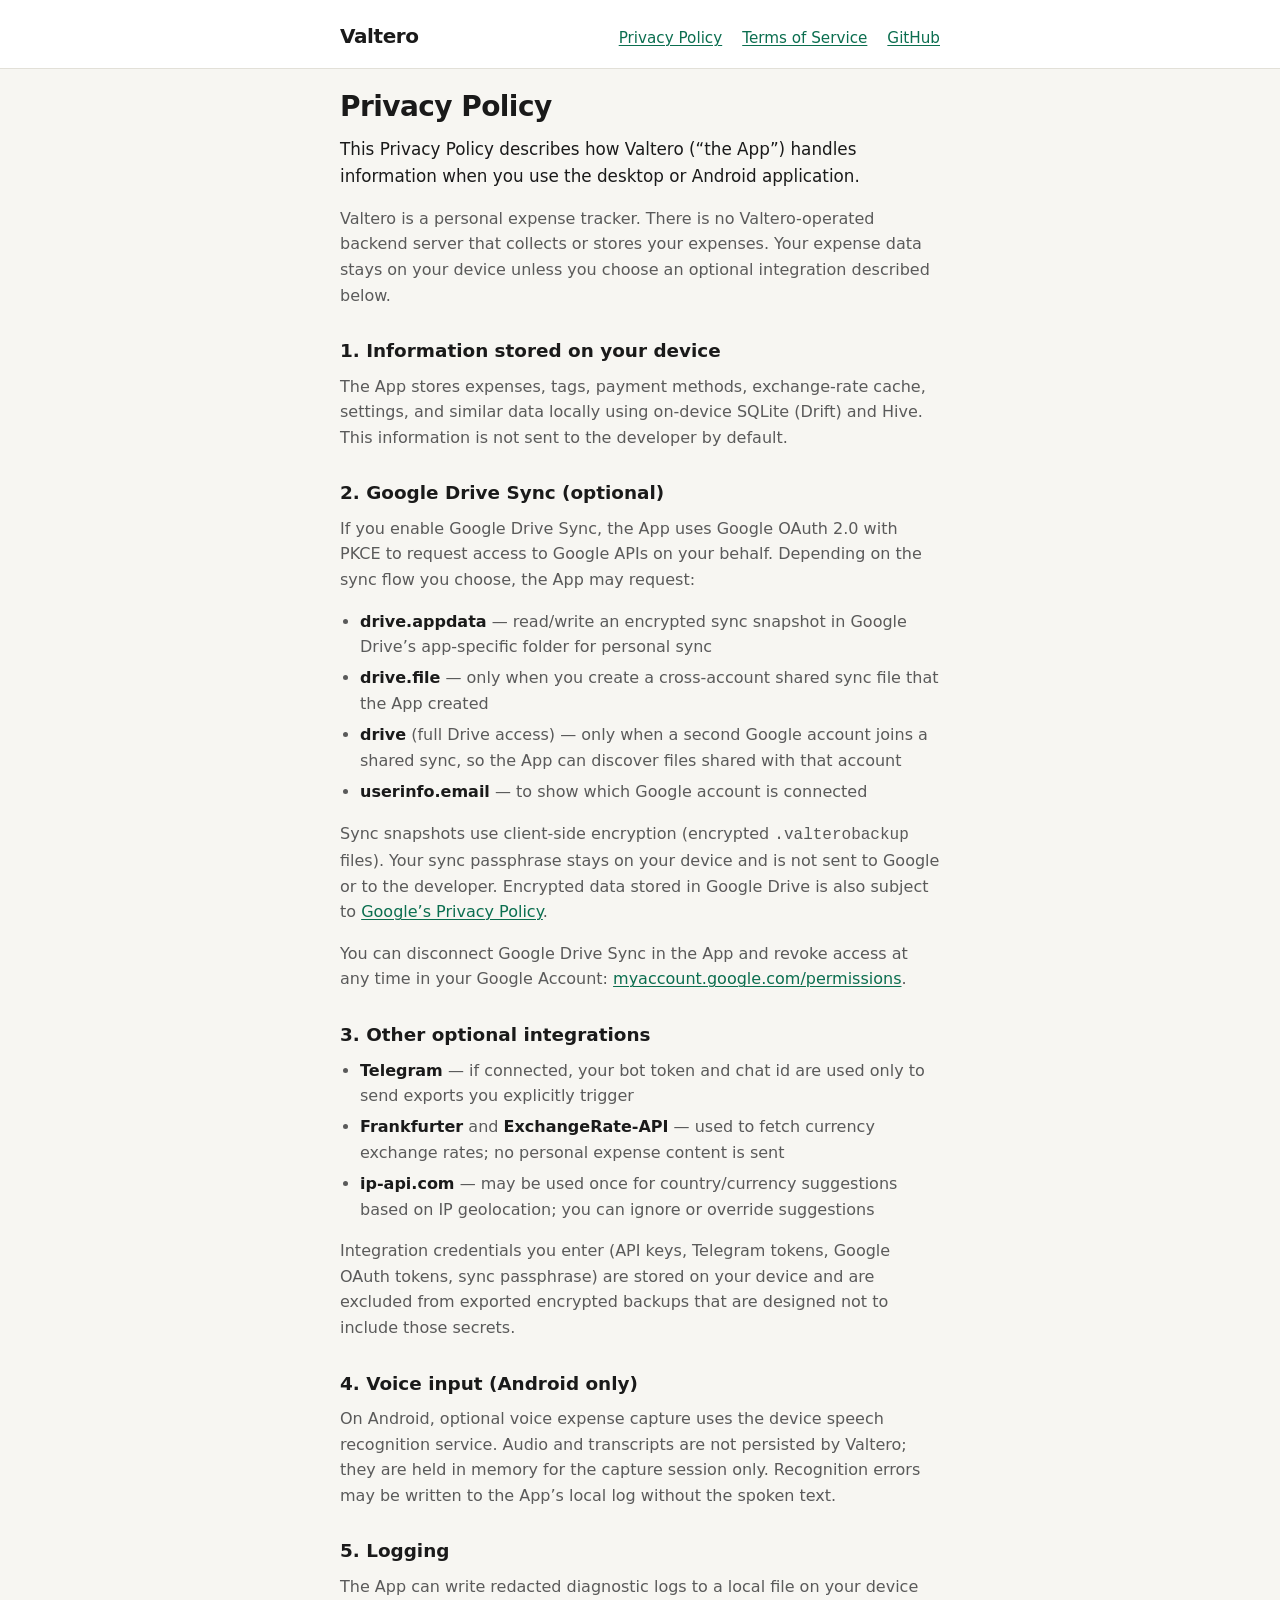
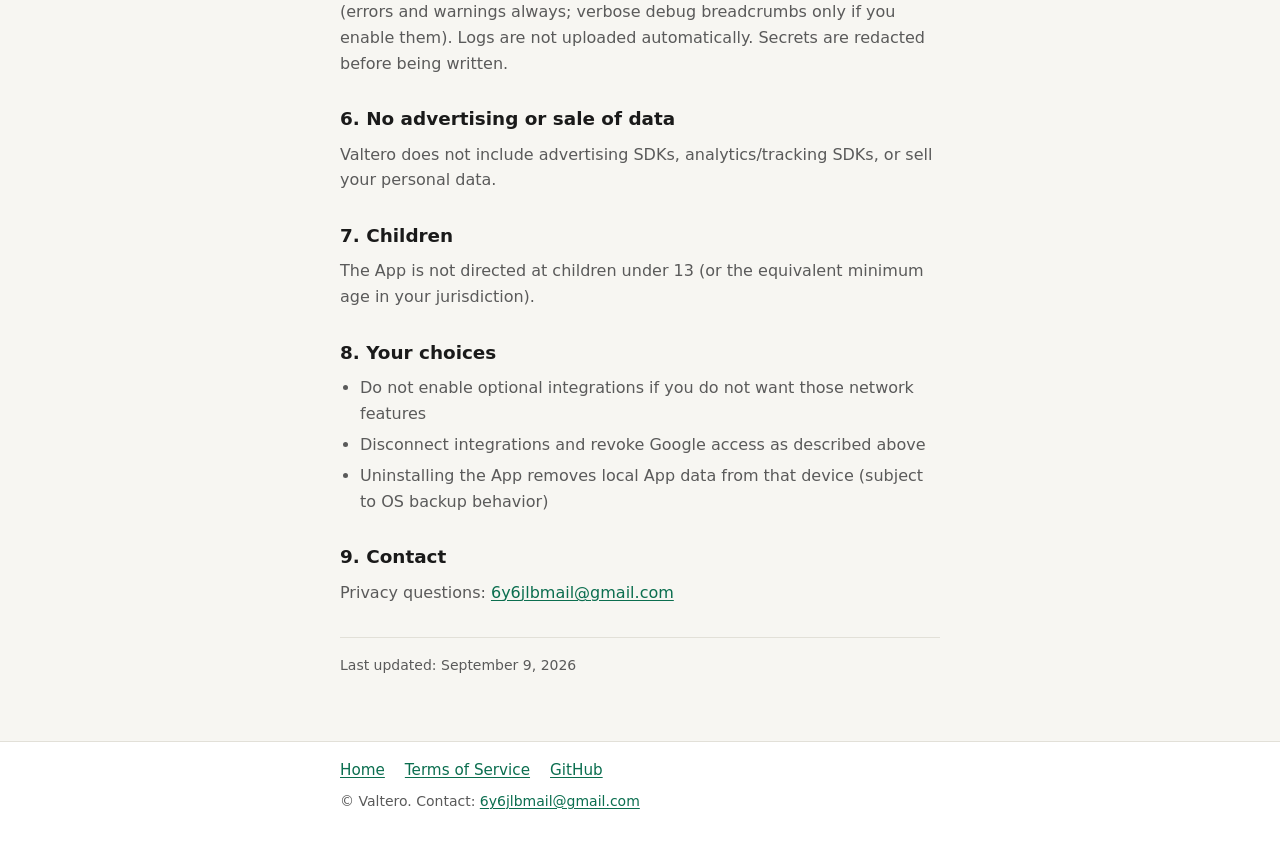
==== site/privacy.html @ d30bc0ca "Add GitHub Pages site for Google OAuth consent branding. Static home, privacy, and terms pages plus " ====
<!DOCTYPE html>
<html lang="en">
<head>
  <meta charset="utf-8">
  <meta name="viewport" content="width=device-width, initial-scale=1">
  <title>Privacy Policy — Valtero</title>
  <meta name="description" content="Privacy Policy for Valtero, a multi-currency personal expense tracker.">
  <link rel="stylesheet" href="style.css">
</head>
<body>
  <header>
    <div class="wrap">
      <a class="brand" href="index.html">Valtero</a>
      <nav>
        <a href="privacy.html">Privacy Policy</a>
        <a href="terms.html">Terms of Service</a>
        <a href="https://github.com/6y6jlb/valtero">GitHub</a>
      </nav>
    </div>
  </header>

  <main class="wrap">
    <h1>Privacy Policy</h1>
    <p class="lead">
      This Privacy Policy describes how Valtero (“the App”) handles information
      when you use the desktop or Android application.
    </p>
    <p>
      Valtero is a personal expense tracker. There is no Valtero-operated
      backend server that collects or stores your expenses. Your expense data
      stays on your device unless you choose an optional integration described
      below.
    </p>

    <h2>1. Information stored on your device</h2>
    <p>
      The App stores expenses, tags, payment methods, exchange-rate cache,
      settings, and similar data locally using on-device SQLite (Drift) and Hive.
      This information is not sent to the developer by default.
    </p>

    <h2>2. Google Drive Sync (optional)</h2>
    <p>
      If you enable Google Drive Sync, the App uses Google OAuth 2.0 with PKCE
      to request access to Google APIs on your behalf. Depending on the sync
      flow you choose, the App may request:
    </p>
    <ul>
      <li><strong>drive.appdata</strong> — read/write an encrypted sync snapshot in Google Drive’s app-specific folder for personal sync</li>
      <li><strong>drive.file</strong> — only when you create a cross-account shared sync file that the App created</li>
      <li><strong>drive</strong> (full Drive access) — only when a second Google account joins a shared sync, so the App can discover files shared with that account</li>
      <li><strong>userinfo.email</strong> — to show which Google account is connected</li>
    </ul>
    <p>
      Sync snapshots use client-side encryption (encrypted <code>.valterobackup</code>
      files). Your sync passphrase stays on your device and is not sent to Google
      or to the developer. Encrypted data stored in Google Drive is also subject
      to
      <a href="https://policies.google.com/privacy">Google’s Privacy Policy</a>.
    </p>
    <p>
      You can disconnect Google Drive Sync in the App and revoke access at any
      time in your Google Account:
      <a href="https://myaccount.google.com/permissions">myaccount.google.com/permissions</a>.
    </p>

    <h2>3. Other optional integrations</h2>
    <ul>
      <li><strong>Telegram</strong> — if connected, your bot token and chat id are used only to send exports you explicitly trigger</li>
      <li><strong>Frankfurter</strong> and <strong>ExchangeRate-API</strong> — used to fetch currency exchange rates; no personal expense content is sent</li>
      <li><strong>ip-api.com</strong> — may be used once for country/currency suggestions based on IP geolocation; you can ignore or override suggestions</li>
    </ul>
    <p>
      Integration credentials you enter (API keys, Telegram tokens, Google OAuth
      tokens, sync passphrase) are stored on your device and are excluded from
      exported encrypted backups that are designed not to include those secrets.
    </p>

    <h2>4. Voice input (Android only)</h2>
    <p>
      On Android, optional voice expense capture uses the device speech
      recognition service. Audio and transcripts are not persisted by Valtero;
      they are held in memory for the capture session only. Recognition errors
      may be written to the App’s local log without the spoken text.
    </p>

    <h2>5. Logging</h2>
    <p>
      The App can write redacted diagnostic logs to a local file on your device
      (errors and warnings always; verbose debug breadcrumbs only if you enable
      them). Logs are not uploaded automatically. Secrets are redacted before
      being written.
    </p>

    <h2>6. No advertising or sale of data</h2>
    <p>
      Valtero does not include advertising SDKs, analytics/tracking SDKs, or
      sell your personal data.
    </p>

    <h2>7. Children</h2>
    <p>
      The App is not directed at children under 13 (or the equivalent minimum
      age in your jurisdiction).
    </p>

    <h2>8. Your choices</h2>
    <ul>
      <li>Do not enable optional integrations if you do not want those network features</li>
      <li>Disconnect integrations and revoke Google access as described above</li>
      <li>Uninstalling the App removes local App data from that device (subject to OS backup behavior)</li>
    </ul>

    <h2>9. Contact</h2>
    <p>
      Privacy questions:
      <a href="mailto:6y6jlbmail@gmail.com">6y6jlbmail@gmail.com</a>
    </p>

    <p class="meta">Last updated: September 9, 2026</p>
  </main>

  <footer>
    <div class="wrap">
      <nav>
        <a href="index.html">Home</a>
        <a href="terms.html">Terms of Service</a>
        <a href="https://github.com/6y6jlb/valtero">GitHub</a>
      </nav>
      <p>&copy; Valtero. Contact: <a href="mailto:6y6jlbmail@gmail.com">6y6jlbmail@gmail.com</a></p>
    </div>
  </footer>
</body>
</html>
---- site/style.css ----
:root {
  --bg: #f7f6f2;
  --surface: #ffffff;
  --text: #1a1a1a;
  --muted: #5a5a5a;
  --accent: #0b6e4f;
  --accent-hover: #095a41;
  --border: #e2e0d8;
  --max: 40rem;
}

*,
*::before,
*::after {
  box-sizing: border-box;
}

html {
  font-size: 16px;
  -webkit-text-size-adjust: 100%;
}

body {
  margin: 0;
  font-family: "Segoe UI", system-ui, -apple-system, sans-serif;
  line-height: 1.6;
  color: var(--text);
  background: var(--bg);
}

a {
  color: var(--accent);
  text-decoration-thickness: 1px;
  text-underline-offset: 0.15em;
}

a:hover {
  color: var(--accent-hover);
}

header {
  border-bottom: 1px solid var(--border);
  background: var(--surface);
}

.wrap {
  max-width: var(--max);
  margin: 0 auto;
  padding: 1.25rem 1.25rem 3rem;
}

header .wrap {
  display: flex;
  flex-wrap: wrap;
  align-items: baseline;
  justify-content: space-between;
  gap: 0.75rem 1.5rem;
  padding-bottom: 1rem;
}

.brand {
  font-size: 1.25rem;
  font-weight: 700;
  letter-spacing: -0.02em;
  color: var(--text);
  text-decoration: none;
}

.brand:hover {
  color: var(--accent);
}

nav {
  display: flex;
  flex-wrap: wrap;
  gap: 0.75rem 1.25rem;
  font-size: 0.95rem;
}

h1 {
  font-size: 1.75rem;
  line-height: 1.25;
  letter-spacing: -0.02em;
  margin: 0 0 0.75rem;
}

h2 {
  font-size: 1.15rem;
  margin: 1.75rem 0 0.5rem;
}

p,
ul {
  margin: 0 0 1rem;
  color: var(--muted);
}

ul {
  padding-left: 1.25rem;
}

li {
  margin-bottom: 0.35rem;
}

li strong {
  color: var(--text);
}

.lead {
  font-size: 1.05rem;
  color: var(--text);
}

.meta {
  font-size: 0.875rem;
  color: var(--muted);
  margin-top: 2rem;
  padding-top: 1rem;
  border-top: 1px solid var(--border);
}

footer {
  border-top: 1px solid var(--border);
  background: var(--surface);
}

footer .wrap {
  padding-top: 1rem;
  padding-bottom: 1.5rem;
  font-size: 0.875rem;
  color: var(--muted);
}

footer nav {
  margin-bottom: 0.5rem;
}
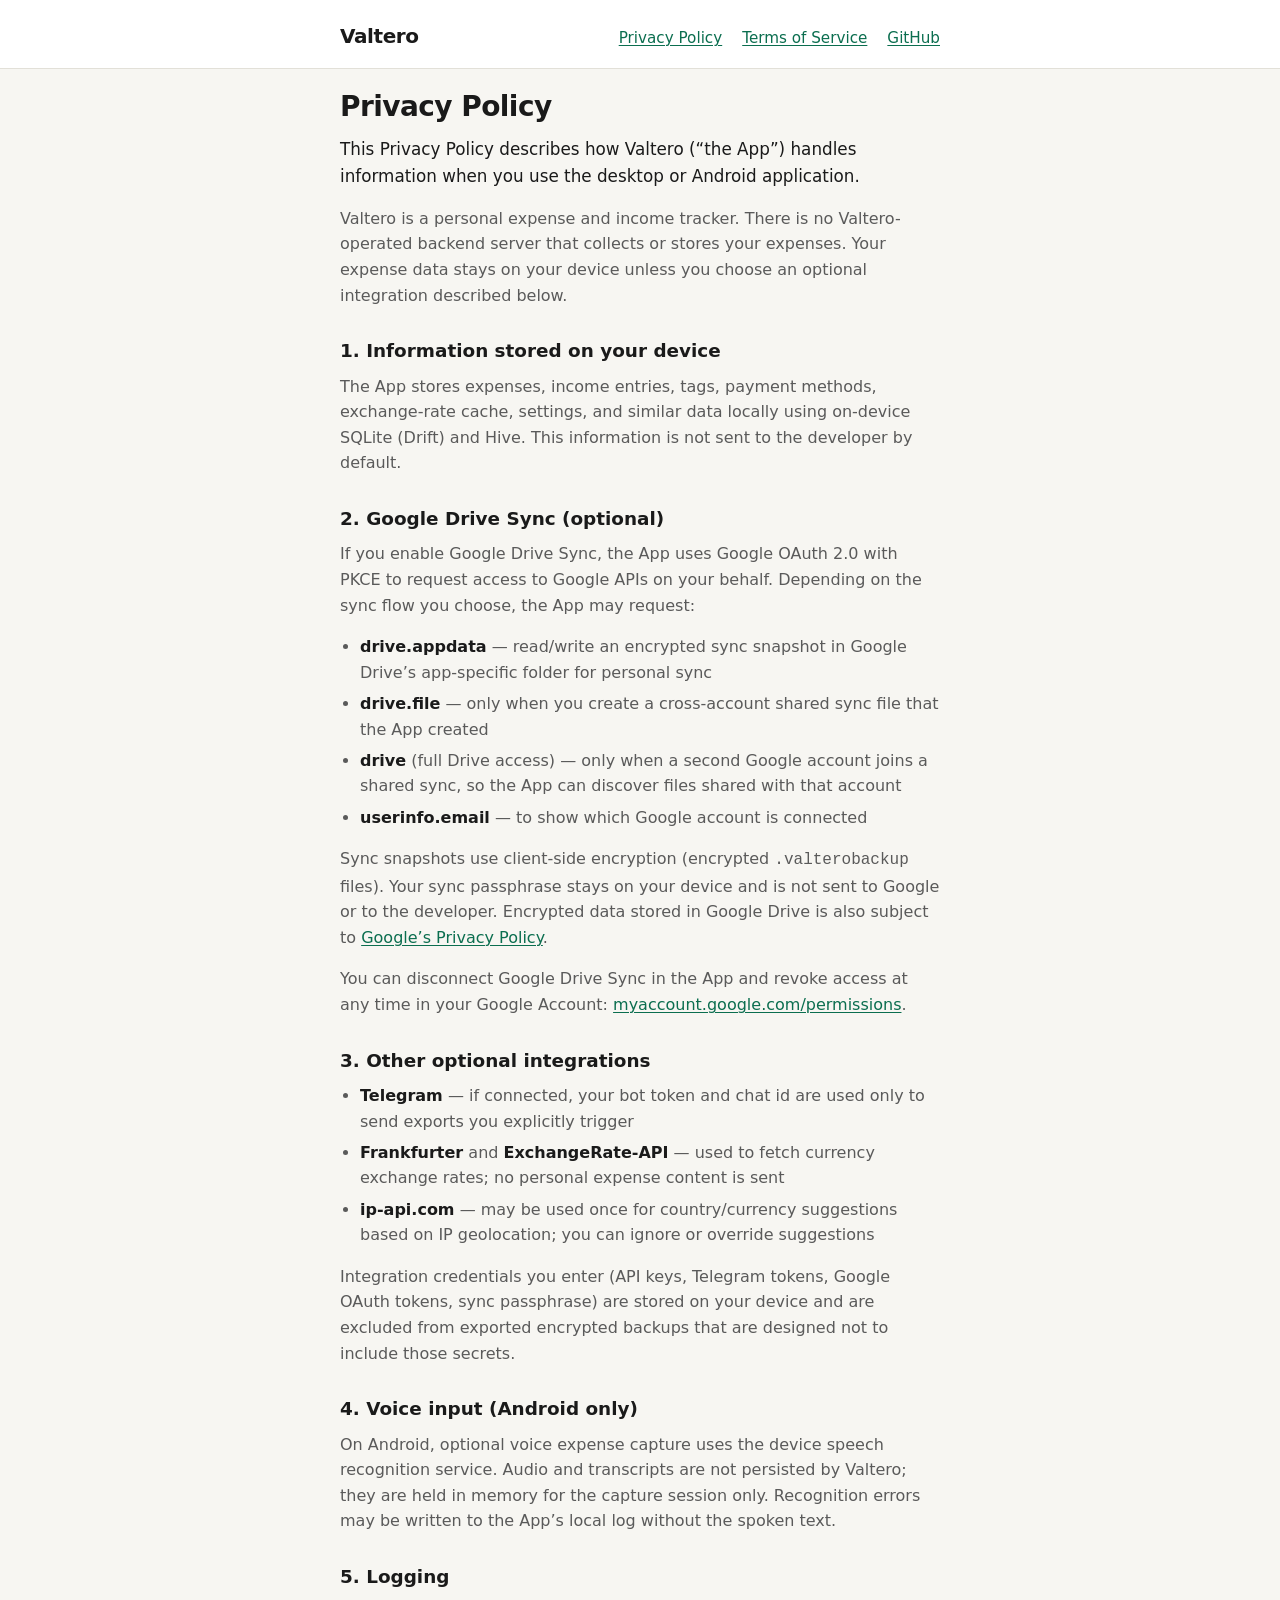
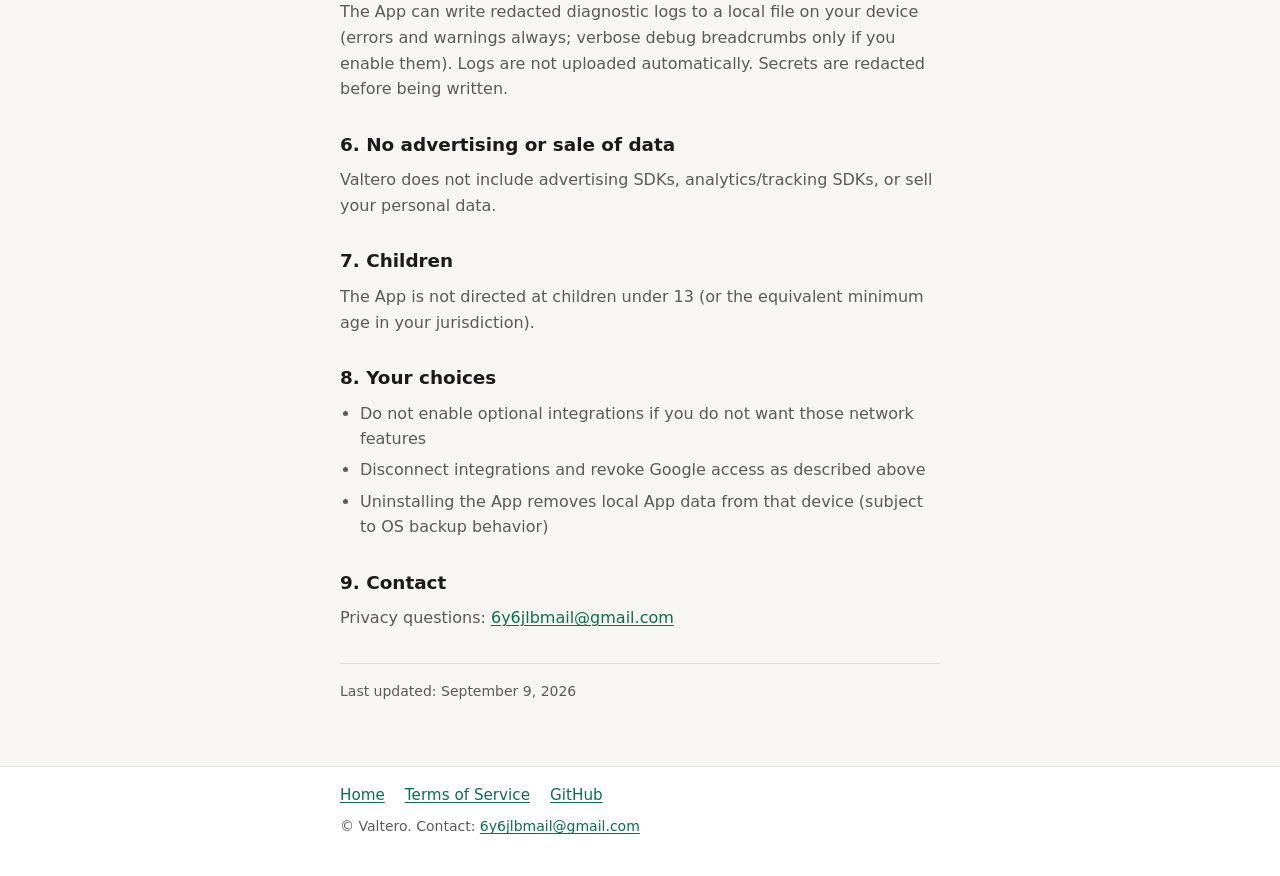
==== commit f4b2deef: "Add income tracking, cash flow chart, and fix shared Drive sync (v1.6.0). Ship schema v7 (Incomes/In" ====
--- a/site/privacy.html
+++ b/site/privacy.html
@@ -4,7 +4,7 @@
   <meta charset="utf-8">
   <meta name="viewport" content="width=device-width, initial-scale=1">
   <title>Privacy Policy — Valtero</title>
-  <meta name="description" content="Privacy Policy for Valtero, a multi-currency personal expense tracker.">
+  <meta name="description" content="Privacy Policy for Valtero, a multi-currency personal expense and income tracker.">
   <link rel="stylesheet" href="style.css">
 </head>
 <body>
@@ -26,7 +26,7 @@
       when you use the desktop or Android application.
     </p>
     <p>
-      Valtero is a personal expense tracker. There is no Valtero-operated
+      Valtero is a personal expense and income tracker. There is no Valtero-operated
       backend server that collects or stores your expenses. Your expense data
       stays on your device unless you choose an optional integration described
       below.
@@ -34,7 +34,7 @@
 
     <h2>1. Information stored on your device</h2>
     <p>
-      The App stores expenses, tags, payment methods, exchange-rate cache,
+      The App stores expenses, income entries, tags, payment methods, exchange-rate cache,
       settings, and similar data locally using on-device SQLite (Drift) and Hive.
       This information is not sent to the developer by default.
     </p>
